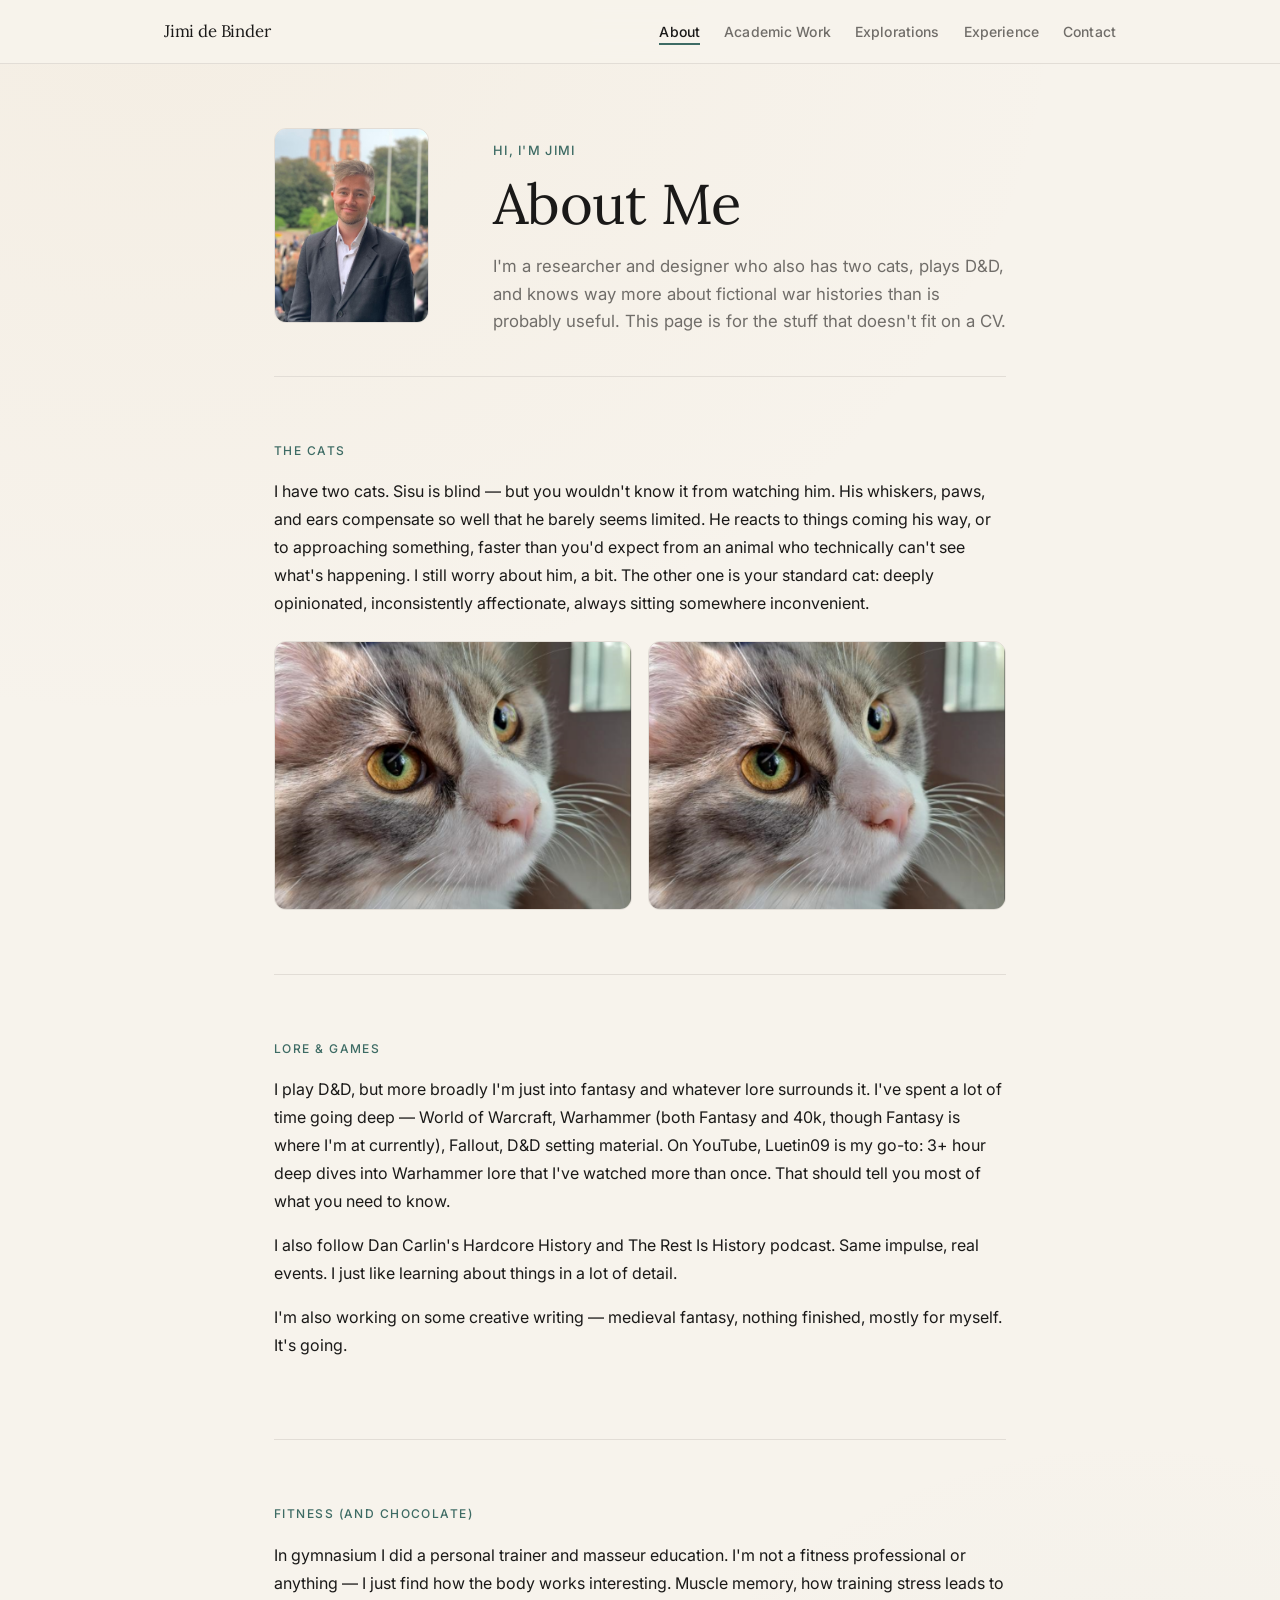
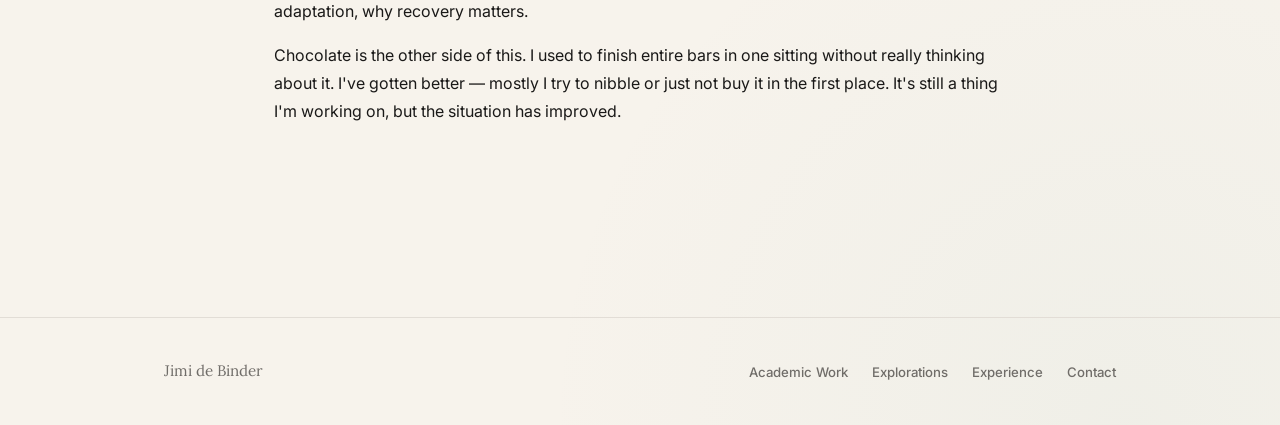
==== about.html @ 395dd1bd "Add PDF modal for coursework cards, improve card design, add cat photos" ====
<!DOCTYPE html>
<html lang="en">
<head>
  <meta charset="UTF-8">
  <meta name="viewport" content="width=device-width, initial-scale=1.0">
  <title>About — Jimi de Binder</title>
  <meta name="description" content="A bit about Jimi de Binder outside of the CV.">
  <link rel="preconnect" href="https://fonts.googleapis.com">
  <link rel="preconnect" href="https://fonts.gstatic.com" crossorigin>
  <link href="https://fonts.googleapis.com/css2?family=Lora:ital,wght@0,400;0,500;0,600;1,400;1,500&family=Inter:wght@300;400;500;600&display=swap" rel="stylesheet">
  <link rel="stylesheet" href="styles.css">
</head>
<body>

  <nav class="site-nav">
    <div class="nav-inner">
      <a href="index.html" class="nav-logo">Jimi de Binder</a>
      <button class="nav-toggle" aria-label="Toggle navigation" aria-expanded="false">
        <span></span><span></span><span></span>
      </button>
      <ul class="nav-links">
        <li><a href="about.html">About</a></li>
        <li><a href="academic.html">Academic Work</a></li>
        <li><a href="explorations.html">Explorations</a></li>
        <li><a href="experience.html">Experience</a></li>
        <li><a href="contact.html">Contact</a></li>
      </ul>
    </div>
  </nav>

  <main>
    <div class="container">

      <div class="about-hero">
        <img src="jimi.jpg" alt="Jimi de Binder" class="about-photo">
        <div class="about-hero-text">
          <span class="page-header-label">Hi, I'm Jimi</span>
          <h1>About Me</h1>
          <p class="lead">I'm a researcher and designer who also has two cats, plays D&amp;D, and knows way more about fictional war histories than is probably useful. This page is for the stuff that doesn't fit on a CV.</p>
        </div>
      </div>

      <section class="section reveal">
        <span class="section-label">The cats</span>
        <div class="about-section-text">
          <p>I have two cats. Sisu is blind — but you wouldn't know it from watching him. His whiskers, paws, and ears compensate so well that he barely seems limited. He reacts to things coming his way, or to approaching something, faster than you'd expect from an animal who technically can't see what's happening. I still worry about him, a bit. The other one is your standard cat: deeply opinionated, inconsistently affectionate, always sitting somewhere inconvenient.</p>
        </div>
        <div class="image-grid">
          <img src="Sisu.png" alt="Sisu">
          <img src="Sisu2.png" alt="The other cat">
        </div>
      </section>

      <section class="section reveal" style="transition-delay: 0.05s">
        <span class="section-label">Lore &amp; games</span>
        <div class="about-section-text">
          <p>I play D&amp;D, but more broadly I'm just into fantasy and whatever lore surrounds it. I've spent a lot of time going deep — World of Warcraft, Warhammer (both Fantasy and 40k, though Fantasy is where I'm at currently), Fallout, D&amp;D setting material. On YouTube, Luetin09 is my go-to: 3+ hour deep dives into Warhammer lore that I've watched more than once. That should tell you most of what you need to know.</p>
          <p>I also follow Dan Carlin's Hardcore History and The Rest Is History podcast. Same impulse, real events. I just like learning about things in a lot of detail.</p>
          <p>I'm also working on some creative writing — medieval fantasy, nothing finished, mostly for myself. It's going.</p>
        </div>
      </section>

      <section class="section reveal" style="transition-delay: 0.08s">
        <span class="section-label">Fitness (and chocolate)</span>
        <div class="about-section-text">
          <p>In gymnasium I did a personal trainer and masseur education. I'm not a fitness professional or anything — I just find how the body works interesting. Muscle memory, how training stress leads to adaptation, why recovery matters.</p>
          <p>Chocolate is the other side of this. I used to finish entire bars in one sitting without really thinking about it. I've gotten better — mostly I try to nibble or just not buy it in the first place. It's still a thing I'm working on, but the situation has improved.</p>
        </div>
      </section>

    </div>
  </main>

  <footer class="site-footer">
    <div class="footer-inner">
      <span class="footer-name">Jimi de Binder</span>
      <ul class="footer-links">
        <li><a href="academic.html">Academic Work</a></li>
        <li><a href="explorations.html">Explorations</a></li>
        <li><a href="experience.html">Experience</a></li>
        <li><a href="contact.html">Contact</a></li>
      </ul>
    </div>
  </footer>

  <script src="script.js"></script>
</body>
</html>
---- styles.css ----
@import url('https://fonts.googleapis.com/css2?family=Lora:ital,wght@0,400;0,500;0,600;1,400;1,500&family=Inter:wght@300;400;500;600&display=swap');

/* ===== CUSTOM PROPERTIES ===== */
:root {
  --color-bg: #F7F3EC;
  --color-surface: #FFFFFF;
  --color-text: #1A1918;
  --color-text-muted: #706D69;
  --color-accent: #3D6B64;
  --color-accent-dark: #2E5450;
  --color-accent-light: #E6F0EF;
  --color-border: #E2DDD6;
  --color-nav-bg: rgba(247, 243, 236, 0.96);

  --font-display: 'Lora', Georgia, serif;
  --font-body: 'Inter', system-ui, -apple-system, sans-serif;

  --space-xs: 0.5rem;
  --space-sm: 1rem;
  --space-md: 1.5rem;
  --space-lg: 2.5rem;
  --space-xl: 4rem;
  --space-2xl: 7rem;

  --max-width: 780px;
  --nav-height: 64px;

  --radius-sm: 6px;
  --radius-md: 12px;

  --transition-fast: 150ms ease;
  --transition-base: 250ms ease;
  --transition-slow: 450ms ease;

  --shadow-sm: 0 1px 3px rgba(26, 25, 24, 0.06), 0 1px 2px rgba(26, 25, 24, 0.04);
  --shadow-md: 0 4px 16px rgba(26, 25, 24, 0.09), 0 2px 4px rgba(26, 25, 24, 0.05);
}

/* ===== RESET ===== */
*, *::before, *::after {
  box-sizing: border-box;
  margin: 0;
  padding: 0;
}

html {
  scroll-behavior: smooth;
  font-size: 16px;
}

body {
  font-family: var(--font-body);
  background-color: var(--color-bg);
  background-image:
    radial-gradient(ellipse 110% 55% at 12% 0%, rgba(215, 185, 140, 0.09) 0%, transparent 65%),
    radial-gradient(ellipse 70% 45% at 88% 100%, rgba(140, 185, 175, 0.07) 0%, transparent 65%);
  color: var(--color-text);
  line-height: 1.7;
  -webkit-font-smoothing: antialiased;
  -moz-osx-font-smoothing: grayscale;
}

::selection {
  background: var(--color-accent-light);
  color: var(--color-accent-dark);
}

:focus-visible {
  outline: 2px solid var(--color-accent);
  outline-offset: 3px;
  border-radius: 3px;
}

/* ===== TYPOGRAPHY ===== */
h1, h2, h3, h4 {
  font-family: var(--font-display);
  font-weight: 400;
  line-height: 1.2;
  letter-spacing: -0.01em;
  text-rendering: optimizeLegibility;
}

h1 { font-size: clamp(2.2rem, 5.5vw, 3.5rem); }
h2 { font-size: clamp(1.5rem, 3vw, 2rem); }
h3 { font-size: clamp(1.1rem, 2vw, 1.4rem); }
h4 { font-size: 1.05rem; }

p {
  margin-bottom: var(--space-sm);
}

p:last-child {
  margin-bottom: 0;
}

a {
  color: var(--color-accent);
  text-decoration: none;
  transition: color var(--transition-fast);
}

a:hover {
  color: var(--color-accent-dark);
}

/* ===== LAYOUT ===== */
.container {
  max-width: var(--max-width);
  margin: 0 auto;
  padding: 0 var(--space-md);
}

main {
  padding-bottom: var(--space-2xl);
  min-height: calc(100vh - var(--nav-height) - 160px);
}

/* ===== NAVIGATION ===== */
.site-nav {
  position: sticky;
  top: 0;
  z-index: 100;
  background: var(--color-nav-bg);
  backdrop-filter: blur(14px);
  -webkit-backdrop-filter: blur(14px);
  border-bottom: 1px solid var(--color-border);
  height: var(--nav-height);
}

.nav-inner {
  display: flex;
  align-items: center;
  justify-content: space-between;
  height: 100%;
  max-width: 1000px;
  margin: 0 auto;
  padding: 0 var(--space-md);
}

.nav-logo {
  font-family: var(--font-display);
  font-size: 1.05rem;
  font-weight: 400;
  color: var(--color-text);
  letter-spacing: -0.01em;
  transition: color var(--transition-fast);
}

.nav-logo:hover {
  color: var(--color-accent);
}

.nav-links {
  display: flex;
  list-style: none;
  gap: var(--space-md);
}

.nav-links a {
  font-size: 0.875rem;
  font-weight: 500;
  color: var(--color-text-muted);
  letter-spacing: 0.01em;
  padding-bottom: 3px;
  border-bottom: 2px solid transparent;
  transition: color var(--transition-fast), border-color var(--transition-fast);
}

.nav-links a:hover {
  color: var(--color-text);
  border-bottom-color: var(--color-border);
}

.nav-links a.active {
  color: var(--color-text);
  border-bottom-color: var(--color-accent);
}

/* Mobile nav */
.nav-toggle {
  display: none;
  flex-direction: column;
  justify-content: center;
  background: none;
  border: none;
  cursor: pointer;
  padding: var(--space-xs);
  color: var(--color-text);
  gap: 5px;
}

.nav-toggle span {
  display: block;
  width: 22px;
  height: 2px;
  background: currentColor;
  border-radius: 2px;
  transition: transform var(--transition-base), opacity var(--transition-base);
}

.nav-toggle[aria-expanded="true"] span:nth-child(1) {
  transform: translateY(7px) rotate(45deg);
}

.nav-toggle[aria-expanded="true"] span:nth-child(2) {
  opacity: 0;
}

.nav-toggle[aria-expanded="true"] span:nth-child(3) {
  transform: translateY(-7px) rotate(-45deg);
}

@media (max-width: 640px) {
  .nav-toggle {
    display: flex;
  }

  .nav-links {
    display: none;
    position: absolute;
    top: var(--nav-height);
    left: 0;
    right: 0;
    background: var(--color-bg);
    border-bottom: 1px solid var(--color-border);
    flex-direction: column;
    padding: var(--space-sm) var(--space-md) var(--space-md);
    gap: var(--space-sm);
    box-shadow: 0 8px 24px rgba(26, 25, 24, 0.06);
  }

  .nav-links.open {
    display: flex;
  }

  .nav-links a {
    font-size: 1rem;
    padding: var(--space-xs) 0;
  }
}

/* ===== HERO (landing page) ===== */
.hero {
  display: flex;
  align-items: flex-start;
  gap: var(--space-xl);
  padding: var(--space-2xl) 0 var(--space-xl);
  animation: fadeUp 0.7s ease forwards;
}

.hero-photo-wrap {
  flex-shrink: 0;
  position: relative;
}

.hero-photo {
  width: 132px;
  height: 132px;
  border-radius: 50%;
  object-fit: cover;
  object-position: center top;
  display: block;
  border: 3px solid var(--color-border);
  box-shadow: var(--shadow-sm);
  margin-top: 0.5rem;
  transform: scale(1);
  transition: transform 1.5s ease-out;
}

.hero-photo-wrap:hover .hero-photo {
  transform: scale(1.175);
  transition: transform 0.3s ease-out;
}

.hero-photo-caption {
  position: absolute;
  top: calc(100% + 0.5rem);
  left: 50%;
  transform: translateX(-50%);
  width: 180px;
  text-align: center;
  font-size: 0.7rem;
  line-height: 1.45;
  color: var(--color-text-muted);
  opacity: 0;
  pointer-events: none;
  transition: opacity 1.5s ease-out;
}

.hero-photo-wrap:hover .hero-photo-caption {
  opacity: 1;
  transition: opacity 0.3s ease-out;
}

@media (hover: none) {
  .hero-photo-caption { display: none; }
}

@keyframes textPulse {
  0%   { transform: scale(1); opacity: 1; }
  35%  { transform: scale(1.015); opacity: 0.78; }
  100% { transform: scale(1); opacity: 1; }
}

.hero-photo-wrap:hover + .hero-text .hero-label,
.hero-photo-wrap:hover + .hero-text h1 {
  animation: textPulse 0.55s ease-out forwards;
}

.hero-text {
  flex: 1;
}

@media (max-width: 520px) {
  .hero {
    flex-direction: column;
    gap: var(--space-md);
  }

  .hero-photo {
    width: 90px;
    height: 90px;
    margin-top: 0;
  }

  .hero-photo-caption {
    width: 130px;
  }
}

@keyframes fadeUp {
  from { opacity: 0; transform: translateY(14px); }
  to   { opacity: 1; transform: translateY(0); }
}

.hero-label {
  display: inline-block;
  font-size: 0.8rem;
  font-weight: 500;
  letter-spacing: 0.1em;
  text-transform: uppercase;
  color: var(--color-accent);
  margin-bottom: var(--space-sm);
}

.hero h1 {
  margin-bottom: var(--space-sm);
}

.hero-subtitle {
  font-size: clamp(0.975rem, 2vw, 1.1rem);
  color: var(--color-text-muted);
  max-width: 560px;
  line-height: 1.65;
  margin-bottom: 0;
}

/* ===== PAGE HEADER ===== */
.page-header {
  padding: var(--space-xl) 0 var(--space-lg);
  border-bottom: 1px solid var(--color-border);
  margin-bottom: var(--space-xl);
  animation: fadeUp 0.7s ease forwards;
}

.page-header-label {
  display: inline-block;
  font-size: 0.8rem;
  font-weight: 500;
  letter-spacing: 0.1em;
  text-transform: uppercase;
  color: var(--color-accent);
  margin-bottom: var(--space-xs);
}

.page-header h1 {
  margin-bottom: var(--space-xs);
}

.page-header .lead {
  color: var(--color-text-muted);
  font-size: 1.05rem;
  max-width: 560px;
  line-height: 1.65;
  margin: 0;
}

/* ===== SECTIONS ===== */
.section {
  padding: var(--space-xl) 0;
}

.section + .section {
  border-top: 1px solid var(--color-border);
}

.section-label {
  display: block;
  font-size: 0.75rem;
  font-weight: 500;
  letter-spacing: 0.12em;
  text-transform: uppercase;
  color: var(--color-accent);
  margin-bottom: var(--space-sm);
}

/* ===== SCROLL REVEAL ===== */
.reveal {
  opacity: 0;
  transform: translateY(18px);
  transition: opacity var(--transition-slow), transform var(--transition-slow);
}

.reveal.visible {
  opacity: 1;
  transform: translateY(0);
}

/* ===== LANDING PAGE SECTION CARDS ===== */
.section-cards {
  display: grid;
  grid-template-columns: repeat(auto-fit, minmax(200px, 1fr));
  gap: var(--space-sm);
  margin-top: var(--space-sm);
}

.section-card {
  display: block;
  background: var(--color-surface);
  border: 1px solid var(--color-border);
  border-radius: var(--radius-md);
  padding: var(--space-md) var(--space-md) var(--space-md);
  color: var(--color-text);
  transition: box-shadow var(--transition-base), transform var(--transition-base), border-color var(--transition-base);
}

.section-card:hover {
  box-shadow: var(--shadow-md);
  transform: translateY(-2px);
  border-color: var(--color-accent);
  color: var(--color-text);
}

.section-card-label {
  font-size: 0.72rem;
  font-weight: 500;
  letter-spacing: 0.1em;
  text-transform: uppercase;
  color: var(--color-accent);
  margin-bottom: 0.35em;
}

.section-card h3 {
  font-size: 1.05rem;
  margin-bottom: 0.5rem;
  color: var(--color-text);
}

.section-card p {
  font-size: 0.875rem;
  color: var(--color-text-muted);
  line-height: 1.55;
  margin: 0;
}

/* ===== ABOUT PAGE ===== */
.about-hero {
  display: flex;
  gap: var(--space-xl);
  align-items: flex-start;
  padding: var(--space-xl) 0 var(--space-lg);
  border-bottom: 1px solid var(--color-border);
  animation: fadeUp 0.7s ease forwards;
}

.about-photo {
  width: 155px;
  height: 195px;
  object-fit: cover;
  object-position: center top;
  border-radius: var(--radius-md);
  flex-shrink: 0;
  border: 1px solid var(--color-border);
}

.about-hero-text {
  padding-top: var(--space-xs);
}

.about-hero-text h1 {
  margin-bottom: var(--space-sm);
}

.about-hero-text .lead {
  font-size: 1.05rem;
  color: var(--color-text-muted);
  line-height: 1.65;
  margin: 0;
}

@media (max-width: 520px) {
  .about-hero {
    flex-direction: column;
    gap: var(--space-md);
  }

  .about-photo {
    width: 120px;
    height: 150px;
  }
}

.about-section-text {
  font-size: 1rem;
  line-height: 1.75;
}

.about-section-text p {
  margin-bottom: var(--space-sm);
}

/* Image grid for about page */
.image-grid {
  display: grid;
  grid-template-columns: repeat(2, 1fr);
  gap: var(--space-sm);
  margin-top: var(--space-md);
}

.image-grid img {
  width: 100%;
  aspect-ratio: 4 / 3;
  object-fit: cover;
  border-radius: var(--radius-md);
  border: 1px solid var(--color-border);
  display: block;
}

.image-placeholder {
  aspect-ratio: 4 / 3;
  background: var(--color-accent-light);
  border: 1px dashed var(--color-border);
  border-radius: var(--radius-md);
  display: flex;
  align-items: center;
  justify-content: center;
  color: var(--color-text-muted);
  font-size: 0.8rem;
  font-style: italic;
}

/* ===== THESIS CARDS ===== */
.thesis-list {
  display: flex;
  flex-direction: column;
  gap: var(--space-lg);
}

.thesis-card {
  background: var(--color-surface);
  border: 1px solid var(--color-border);
  border-radius: var(--radius-md);
  padding: var(--space-lg);
  transition: box-shadow var(--transition-base), transform var(--transition-base);
}

.thesis-card:hover {
  box-shadow: var(--shadow-md);
  transform: translateY(-2px);
}

.thesis-tags {
  display: flex;
  gap: 0.5rem;
  flex-wrap: wrap;
  margin-bottom: var(--space-md);
}

.tag {
  display: inline-flex;
  align-items: center;
  font-size: 0.72rem;
  font-weight: 500;
  letter-spacing: 0.04em;
  padding: 0.22em 0.75em;
  border-radius: 100px;
  background: var(--color-accent-light);
  color: var(--color-accent-dark);
}

.thesis-card h3 {
  margin-bottom: 0.35rem;
  line-height: 1.3;
}

.thesis-institution {
  font-size: 0.875rem;
  color: var(--color-text-muted);
  margin-bottom: var(--space-md);
}

.thesis-description {
  font-size: 0.975rem;
  line-height: 1.72;
}

.thesis-description p {
  margin-bottom: var(--space-sm);
}

.thesis-highlights {
  margin-top: var(--space-md);
  padding-top: var(--space-md);
  border-top: 1px solid var(--color-border);
}

.thesis-highlights-label {
  font-size: 0.75rem;
  font-weight: 500;
  letter-spacing: 0.1em;
  text-transform: uppercase;
  color: var(--color-text-muted);
  margin-bottom: var(--space-xs);
}

.highlights-list {
  list-style: none;
  display: flex;
  flex-direction: column;
  gap: 0.45rem;
  margin: 0;
}

.highlights-list li {
  font-size: 0.9rem;
  padding-left: 1.3em;
  position: relative;
  line-height: 1.55;
}

.highlights-list li::before {
  content: '→';
  position: absolute;
  left: 0;
  color: var(--color-accent);
  font-size: 0.8em;
  top: 0.15em;
}

/* ===== ASSIGNMENT CARDS ===== */
.assignment-row {
  display: grid;
  grid-template-columns: repeat(3, 1fr);
  gap: var(--space-sm);
  margin-top: var(--space-lg);
}

@media (max-width: 580px) {
  .assignment-row {
    grid-template-columns: 1fr;
  }
}

.assignment-card {
  -webkit-appearance: none;
  appearance: none;
  display: flex;
  flex-direction: column;
  width: 100%;
  text-align: left;
  font-family: inherit;
  background: var(--color-bg);
  border: 1px solid var(--color-border);
  border-radius: var(--radius-sm);
  overflow: hidden;
  cursor: pointer;
  transition: border-color 0.2s ease, box-shadow 0.2s ease, transform 0.2s ease;
}

.assignment-card:hover {
  border-color: var(--color-accent);
  box-shadow: 0 4px 20px rgba(61, 107, 100, 0.1);
  transform: translateY(-2px);
}

.assignment-card:focus-visible {
  outline: 2px solid var(--color-accent);
  outline-offset: 2px;
}

.assignment-card-body {
  flex: 1;
  padding: var(--space-md);
}

.assignment-tag {
  display: inline-block;
  font-family: var(--font-body);
  font-size: 0.68rem;
  font-weight: 500;
  letter-spacing: 0.06em;
  text-transform: uppercase;
  color: var(--color-text-muted);
  margin-bottom: 0.5rem;
}

.assignment-card h4 {
  font-family: var(--font-display);
  font-size: 1.05rem;
  font-weight: 500;
  color: var(--color-text);
  margin: 0 0 0.5rem;
  line-height: 1.3;
}

.assignment-preview {
  font-size: 0.825rem;
  color: var(--color-text-muted);
  line-height: 1.6;
  margin: 0;
}

.assignment-card-footer {
  display: flex;
  align-items: center;
  gap: 0.4rem;
  padding: 0.65rem var(--space-md);
  border-top: 1px solid var(--color-border);
  font-family: var(--font-body);
  font-size: 0.775rem;
  font-weight: 500;
  color: var(--color-text-muted);
  transition: color 0.2s ease, background 0.2s ease;
}

.assignment-card-footer svg {
  width: 13px;
  height: 13px;
  flex-shrink: 0;
}

.assignment-card:hover .assignment-card-footer {
  color: var(--color-accent);
  background: var(--color-accent-light);
}

/* ===== DOCUMENT MODAL ===== */

.doc-modal {
  width: min(92vw, 960px);
  height: min(90vh, 820px);
  border: none;
  border-radius: var(--radius-sm);
  padding: 0;
  box-shadow: 0 32px 80px rgba(0, 0, 0, 0.22);
  background: #fff;
  display: flex;
  flex-direction: column;
  overflow: hidden;
}

.doc-modal::backdrop {
  background: rgba(20, 18, 15, 0.55);
  backdrop-filter: blur(3px);
}

.doc-modal-header {
  display: flex;
  align-items: center;
  justify-content: space-between;
  padding: 0.75rem 1rem;
  border-bottom: 1px solid var(--color-border);
  flex-shrink: 0;
}

.doc-modal-title {
  font-family: var(--font-body);
  font-size: 0.8rem;
  font-weight: 500;
  color: var(--color-text-muted);
  margin: 0;
  overflow: hidden;
  text-overflow: ellipsis;
  white-space: nowrap;
}

.doc-modal-close {
  -webkit-appearance: none;
  appearance: none;
  background: none;
  border: none;
  padding: 0.25rem;
  cursor: pointer;
  color: var(--color-text-muted);
  display: flex;
  align-items: center;
  justify-content: center;
  border-radius: 4px;
  transition: color 0.15s ease, background 0.15s ease;
  flex-shrink: 0;
}

.doc-modal-close:hover {
  color: var(--color-text);
  background: var(--color-border);
}

.doc-modal-close svg {
  width: 18px;
  height: 18px;
}

.doc-modal-frame {
  flex: 1;
  width: 100%;
  border: none;
  display: block;
}

@media (prefers-reduced-motion: reduce) {
  .assignment-card {
    transition: border-color 0.2s ease;
  }
  .assignment-card:hover {
    transform: none;
  }
}

/* ===== EXPERIENCE ===== */
.experience-list {
  display: flex;
  flex-direction: column;
}

.experience-item {
  padding: var(--space-lg) 0;
  border-bottom: 1px solid var(--color-border);
}

.experience-item:last-child {
  border-bottom: none;
}

.experience-header {
  display: flex;
  justify-content: space-between;
  align-items: baseline;
  flex-wrap: wrap;
  gap: var(--space-xs);
  margin-bottom: 0.3rem;
}

.experience-role {
  font-family: var(--font-display);
  font-size: 1.25rem;
  font-weight: 400;
}

.experience-period {
  font-size: 0.825rem;
  color: var(--color-text-muted);
  font-weight: 500;
  white-space: nowrap;
  font-variant-numeric: tabular-nums;
}

.experience-org {
  font-size: 0.875rem;
  color: var(--color-accent);
  font-weight: 500;
  margin-bottom: var(--space-sm);
}

.experience-description {
  font-size: 0.975rem;
  line-height: 1.72;
}

.experience-description p {
  margin-bottom: var(--space-xs);
}

/* ===== EXPLORATIONS ===== */
.exploration-card {
  background: var(--color-surface);
  border: 1px solid var(--color-border);
  border-radius: var(--radius-md);
  padding: var(--space-lg);
  position: relative;
  overflow: hidden;
}

.exploration-card::after {
  content: '';
  position: absolute;
  top: 0;
  left: 0;
  right: 0;
  height: 2px;
  background: linear-gradient(90deg, var(--color-accent) 0%, transparent 100%);
}

.exploration-status {
  display: inline-flex;
  align-items: center;
  gap: 0.45em;
  font-size: 0.75rem;
  font-weight: 500;
  letter-spacing: 0.08em;
  text-transform: uppercase;
  color: var(--color-text-muted);
  margin-bottom: var(--space-sm);
}

.status-dot {
  display: inline-block;
  width: 6px;
  height: 6px;
  border-radius: 50%;
  background: var(--color-accent);
  animation: pulse 2.2s ease-in-out infinite;
}

@keyframes pulse {
  0%, 100% { opacity: 1; transform: scale(1); }
  50% { opacity: 0.35; transform: scale(0.85); }
}

.exploration-card h3 {
  margin-bottom: 0.5rem;
}

.exploration-card .card-body {
  font-size: 0.975rem;
  color: var(--color-text-muted);
  line-height: 1.72;
}

.exploration-list {
  display: flex;
  flex-direction: column;
  gap: var(--space-sm);
  margin-bottom: var(--space-md);
}

.exploration-card.card-tinted {
  background: var(--color-accent-light);
}

.placeholder-note {
  margin-top: var(--space-lg);
  padding: var(--space-md) var(--space-lg);
  border: 1px dashed var(--color-border);
  border-radius: var(--radius-md);
  text-align: center;
}

.placeholder-note p {
  font-size: 0.9rem;
  color: var(--color-text-muted);
  font-style: italic;
  margin: 0;
}

/* ===== CONTACT ===== */
.contact-intro {
  font-size: 1.05rem;
  color: var(--color-text-muted);
  max-width: 480px;
  line-height: 1.7;
  margin-bottom: var(--space-xl);
}

.contact-links {
  display: flex;
  flex-direction: column;
  gap: var(--space-sm);
  max-width: 480px;
}

.contact-link {
  display: flex;
  align-items: center;
  gap: var(--space-md);
  padding: var(--space-md);
  background: var(--color-surface);
  border: 1px solid var(--color-border);
  border-radius: var(--radius-md);
  color: var(--color-text);
  transition: box-shadow var(--transition-base), transform var(--transition-base), border-color var(--transition-base);
}

.contact-link:hover {
  box-shadow: var(--shadow-md);
  transform: translateY(-2px);
  border-color: var(--color-accent);
  color: var(--color-text);
}

.contact-icon {
  width: 42px;
  height: 42px;
  background: var(--color-accent-light);
  border-radius: var(--radius-sm);
  display: flex;
  align-items: center;
  justify-content: center;
  flex-shrink: 0;
  color: var(--color-accent);
}

.contact-icon svg {
  width: 18px;
  height: 18px;
}

.contact-link-text {
  display: flex;
  flex-direction: column;
  gap: 0.15em;
}

.contact-link-label {
  font-size: 0.72rem;
  font-weight: 500;
  letter-spacing: 0.1em;
  text-transform: uppercase;
  color: var(--color-text-muted);
}

.contact-link-value {
  font-size: 0.975rem;
  color: var(--color-text);
  font-weight: 500;
}

/* ===== FOOTER ===== */
.site-footer {
  padding: var(--space-lg) 0;
  border-top: 1px solid var(--color-border);
}

.footer-inner {
  display: flex;
  justify-content: space-between;
  align-items: center;
  flex-wrap: wrap;
  gap: var(--space-sm);
  max-width: 1000px;
  margin: 0 auto;
  padding: 0 var(--space-md);
}

.footer-name {
  font-family: var(--font-display);
  font-size: 0.95rem;
  color: var(--color-text-muted);
}

.footer-links {
  display: flex;
  gap: var(--space-md);
  list-style: none;
  flex-wrap: wrap;
}

.footer-links a {
  font-size: 0.825rem;
  color: var(--color-text-muted);
  font-weight: 500;
  transition: color var(--transition-fast);
}

.footer-links a:hover {
  color: var(--color-accent);
}

/* ===== REDUCED MOTION ===== */
@media (prefers-reduced-motion: reduce) {
  html { scroll-behavior: auto; }

  *, *::before, *::after {
    animation-duration: 0.01ms !important;
    animation-iteration-count: 1 !important;
    transition-duration: 0.01ms !important;
  }

  .reveal {
    opacity: 1;
    transform: none;
  }

  .thesis-card:hover,
  .section-card:hover,
  .contact-link:hover {
    transform: none;
  }
}
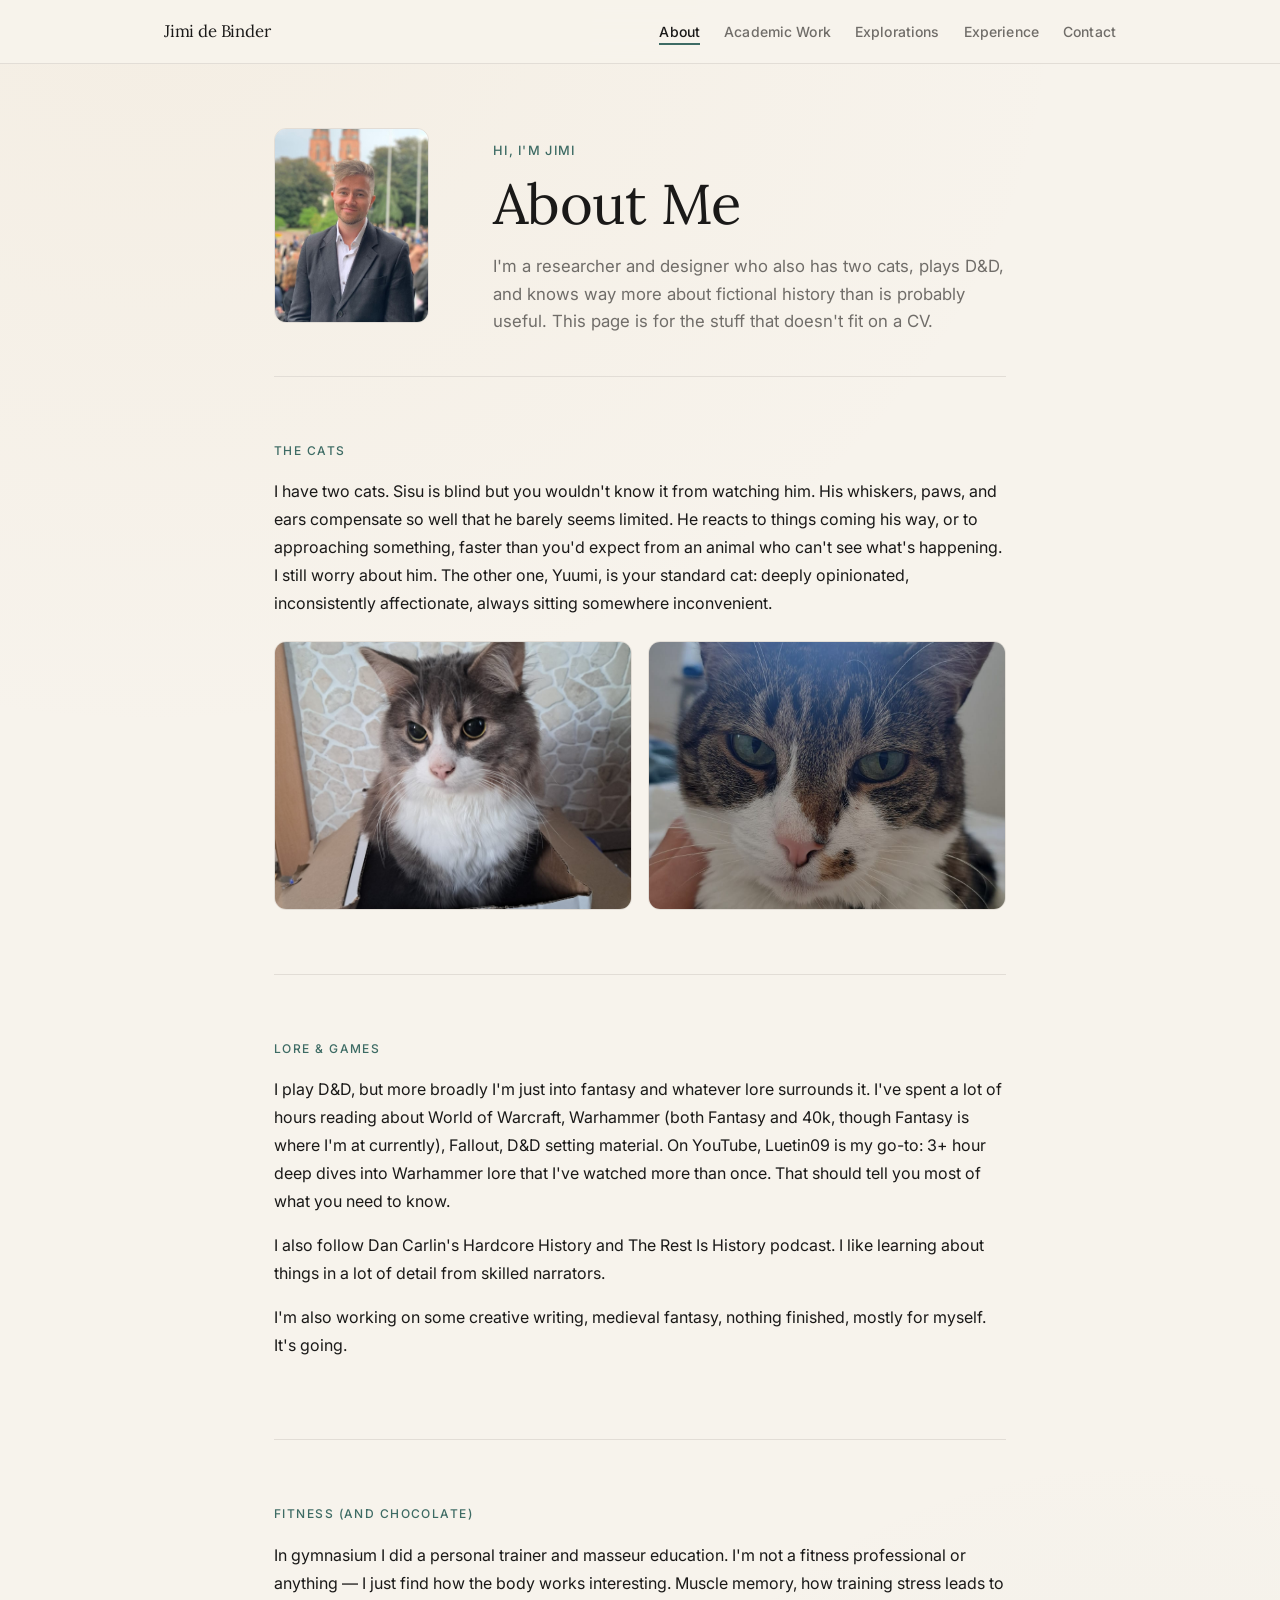
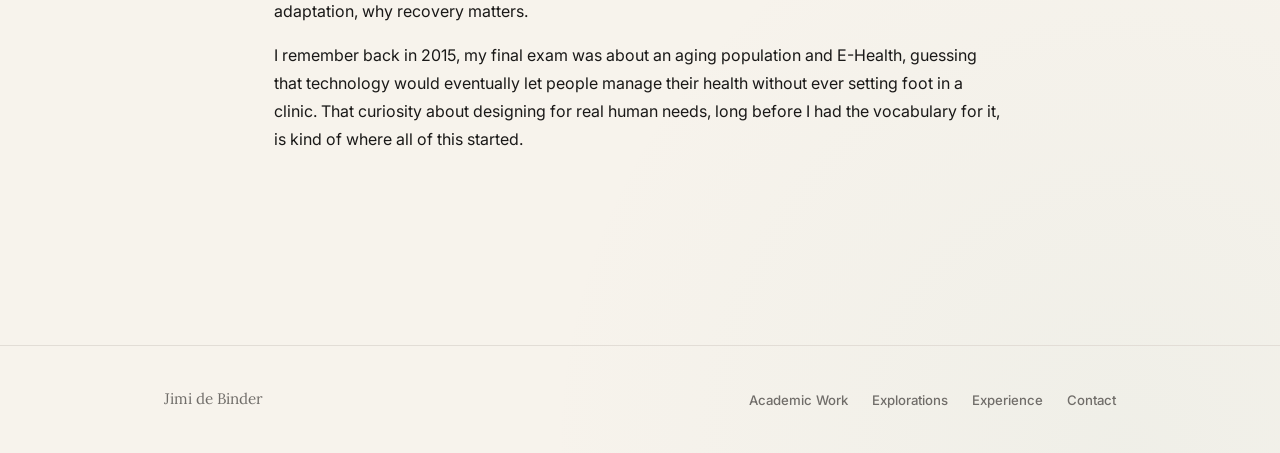
==== commit e89380d2: "Update about page content, swap cat images to jpeg, add documents folder" ====
--- a/about.html
+++ b/about.html
@@ -36,36 +36,50 @@
         <div class="about-hero-text">
           <span class="page-header-label">Hi, I'm Jimi</span>
           <h1>About Me</h1>
-          <p class="lead">I'm a researcher and designer who also has two cats, plays D&amp;D, and knows way more about fictional war histories than is probably useful. This page is for the stuff that doesn't fit on a CV.</p>
+          <p class="lead">I'm a researcher and designer who also has two cats, plays D&amp;D, and knows way more about fictional history than is probably useful. This page is for the stuff that doesn't fit on a CV.</p>
         </div>
       </div>
 
       <section class="section reveal">
         <span class="section-label">The cats</span>
         <div class="about-section-text">
-          <p>I have two cats. Sisu is blind — but you wouldn't know it from watching him. His whiskers, paws, and ears compensate so well that he barely seems limited. He reacts to things coming his way, or to approaching something, faster than you'd expect from an animal who technically can't see what's happening. I still worry about him, a bit. The other one is your standard cat: deeply opinionated, inconsistently affectionate, always sitting somewhere inconvenient.</p>
+          <p>I have two cats. Sisu is blind but you wouldn't know it from watching him. 
+            His whiskers, paws, and ears compensate so well that he barely seems limited. 
+            He reacts to things coming his way, or to approaching something, faster than you'd expect from an animal who can't see what's happening. 
+            I still worry about him. 
+            The other one, Yuumi, is your standard cat: deeply opinionated, inconsistently affectionate, always sitting somewhere inconvenient.</p>
         </div>
         <div class="image-grid">
-          <img src="Sisu.png" alt="Sisu">
-          <img src="Sisu2.png" alt="The other cat">
+          <img src="Sisu.jpeg" alt="Sisu">
+          <img src="Sisu2.jpeg" alt="Yuumi">
         </div>
       </section>
 
       <section class="section reveal" style="transition-delay: 0.05s">
         <span class="section-label">Lore &amp; games</span>
         <div class="about-section-text">
-          <p>I play D&amp;D, but more broadly I'm just into fantasy and whatever lore surrounds it. I've spent a lot of time going deep — World of Warcraft, Warhammer (both Fantasy and 40k, though Fantasy is where I'm at currently), Fallout, D&amp;D setting material. On YouTube, Luetin09 is my go-to: 3+ hour deep dives into Warhammer lore that I've watched more than once. That should tell you most of what you need to know.</p>
-          <p>I also follow Dan Carlin's Hardcore History and The Rest Is History podcast. Same impulse, real events. I just like learning about things in a lot of detail.</p>
-          <p>I'm also working on some creative writing — medieval fantasy, nothing finished, mostly for myself. It's going.</p>
+          <p>I play D&amp;D, but more broadly I'm just into fantasy and whatever lore surrounds it. 
+            I've spent a lot of hours reading about World of Warcraft, 
+            Warhammer (both Fantasy and 40k, though Fantasy is where I'm at currently), 
+            Fallout, D&amp;D setting material. 
+            On YouTube, Luetin09 is my go-to: 3+ hour deep dives into Warhammer lore that I've watched more than once. 
+            That should tell you most of what you need to know.</p>
+          <p>I also follow Dan Carlin's Hardcore History and The Rest Is History podcast. 
+             I like learning about things in a lot of detail from skilled narrators.</p>
+          <p>I'm also working on some creative writing, medieval fantasy, nothing finished, mostly for myself. It's going.</p>
         </div>
       </section>
 
       <section class="section reveal" style="transition-delay: 0.08s">
         <span class="section-label">Fitness (and chocolate)</span>
         <div class="about-section-text">
-          <p>In gymnasium I did a personal trainer and masseur education. I'm not a fitness professional or anything — I just find how the body works interesting. Muscle memory, how training stress leads to adaptation, why recovery matters.</p>
-          <p>Chocolate is the other side of this. I used to finish entire bars in one sitting without really thinking about it. I've gotten better — mostly I try to nibble or just not buy it in the first place. It's still a thing I'm working on, but the situation has improved.</p>
-        </div>
+          <p>In gymnasium I did a personal trainer and masseur education. 
+            I'm not a fitness professional or anything — I just find how the body works interesting. 
+            Muscle memory, how training stress leads to adaptation, why recovery matters.</p>
+            <p>I remember back in 2015, my final exam was about an aging population and E-Health, 
+              guessing that technology would eventually let people manage their health without ever setting foot in a clinic. 
+              That curiosity about designing for real human needs, long before I had the vocabulary for it, is kind of where all of this started. </p>
+          </div>
       </section>
 
     </div>
--- a/styles.css
+++ b/styles.css
@@ -662,18 +662,10 @@
 }
 
 .assignment-card {
-  -webkit-appearance: none;
-  appearance: none;
-  display: flex;
-  flex-direction: column;
-  width: 100%;
-  text-align: left;
-  font-family: inherit;
   background: var(--color-bg);
   border: 1px solid var(--color-border);
   border-radius: var(--radius-sm);
   overflow: hidden;
-  cursor: pointer;
   transition: border-color 0.2s ease, box-shadow 0.2s ease, transform 0.2s ease;
 }
 
@@ -683,14 +675,34 @@
   transform: translateY(-2px);
 }
 
-.assignment-card:focus-visible {
+.assignment-card.is-expanded {
+  border-color: var(--color-accent);
+  transform: none;
+}
+
+.assignment-header {
+  display: flex;
+  align-items: flex-start;
+  justify-content: space-between;
+  gap: var(--space-sm);
+  width: 100%;
+  background: none;
+  border: none;
+  padding: var(--space-md);
+  cursor: pointer;
+  text-align: left;
+  font-family: inherit;
+  color: inherit;
+}
+
+.assignment-header:focus-visible {
   outline: 2px solid var(--color-accent);
-  outline-offset: 2px;
-}
-
-.assignment-card-body {
+  outline-offset: -2px;
+}
+
+.assignment-header-text {
   flex: 1;
-  padding: var(--space-md);
+  min-width: 0;
 }
 
 .assignment-tag {
@@ -704,7 +716,7 @@
   margin-bottom: 0.5rem;
 }
 
-.assignment-card h4 {
+.assignment-header h4 {
   font-family: var(--font-display);
   font-size: 1.05rem;
   font-weight: 500;
@@ -720,101 +732,52 @@
   margin: 0;
 }
 
-.assignment-card-footer {
-  display: flex;
-  align-items: center;
-  gap: 0.4rem;
-  padding: 0.65rem var(--space-md);
-  border-top: 1px solid var(--color-border);
-  font-family: var(--font-body);
-  font-size: 0.775rem;
-  font-weight: 500;
-  color: var(--color-text-muted);
-  transition: color 0.2s ease, background 0.2s ease;
-}
-
-.assignment-card-footer svg {
-  width: 13px;
-  height: 13px;
+.assignment-chevron {
   flex-shrink: 0;
-}
-
-.assignment-card:hover .assignment-card-footer {
-  color: var(--color-accent);
-  background: var(--color-accent-light);
-}
-
-/* ===== DOCUMENT MODAL ===== */
-
-.doc-modal {
-  width: min(92vw, 960px);
-  height: min(90vh, 820px);
-  border: none;
-  border-radius: var(--radius-sm);
-  padding: 0;
-  box-shadow: 0 32px 80px rgba(0, 0, 0, 0.22);
-  background: #fff;
-  display: flex;
-  flex-direction: column;
-  overflow: hidden;
-}
-
-.doc-modal::backdrop {
-  background: rgba(20, 18, 15, 0.55);
-  backdrop-filter: blur(3px);
-}
-
-.doc-modal-header {
-  display: flex;
-  align-items: center;
-  justify-content: space-between;
-  padding: 0.75rem 1rem;
-  border-bottom: 1px solid var(--color-border);
-  flex-shrink: 0;
-}
-
-.doc-modal-title {
-  font-family: var(--font-body);
-  font-size: 0.8rem;
-  font-weight: 500;
-  color: var(--color-text-muted);
-  margin: 0;
-  overflow: hidden;
-  text-overflow: ellipsis;
-  white-space: nowrap;
-}
-
-.doc-modal-close {
-  -webkit-appearance: none;
-  appearance: none;
-  background: none;
-  border: none;
-  padding: 0.25rem;
-  cursor: pointer;
-  color: var(--color-text-muted);
+  width: 18px;
+  height: 18px;
   display: flex;
   align-items: center;
   justify-content: center;
-  border-radius: 4px;
-  transition: color 0.15s ease, background 0.15s ease;
-  flex-shrink: 0;
-}
-
-.doc-modal-close:hover {
-  color: var(--color-text);
-  background: var(--color-border);
-}
-
-.doc-modal-close svg {
-  width: 18px;
-  height: 18px;
-}
-
-.doc-modal-frame {
-  flex: 1;
-  width: 100%;
-  border: none;
-  display: block;
+  color: var(--color-text-muted);
+  transition: transform 0.3s ease, color 0.2s ease;
+  margin-top: 3px;
+}
+
+.assignment-chevron svg {
+  width: 14px;
+  height: 14px;
+}
+
+.assignment-card.is-expanded .assignment-chevron {
+  transform: rotate(180deg);
+  color: var(--color-accent);
+}
+
+.assignment-body {
+  display: grid;
+  grid-template-rows: 0fr;
+  transition: grid-template-rows 0.35s ease;
+}
+
+.assignment-card.is-expanded .assignment-body {
+  grid-template-rows: 1fr;
+}
+
+.assignment-body-inner {
+  overflow: hidden;
+}
+
+.assignment-body-content {
+  padding: 0 var(--space-md) var(--space-md);
+  border-top: 1px solid var(--color-border);
+}
+
+.assignment-body-content p {
+  font-size: 0.875rem;
+  line-height: 1.75;
+  color: var(--color-text);
+  margin: var(--space-sm) 0 0;
 }
 
 @media (prefers-reduced-motion: reduce) {
@@ -823,6 +786,10 @@
   }
   .assignment-card:hover {
     transform: none;
+  }
+  .assignment-body,
+  .assignment-chevron {
+    transition: none;
   }
 }
 
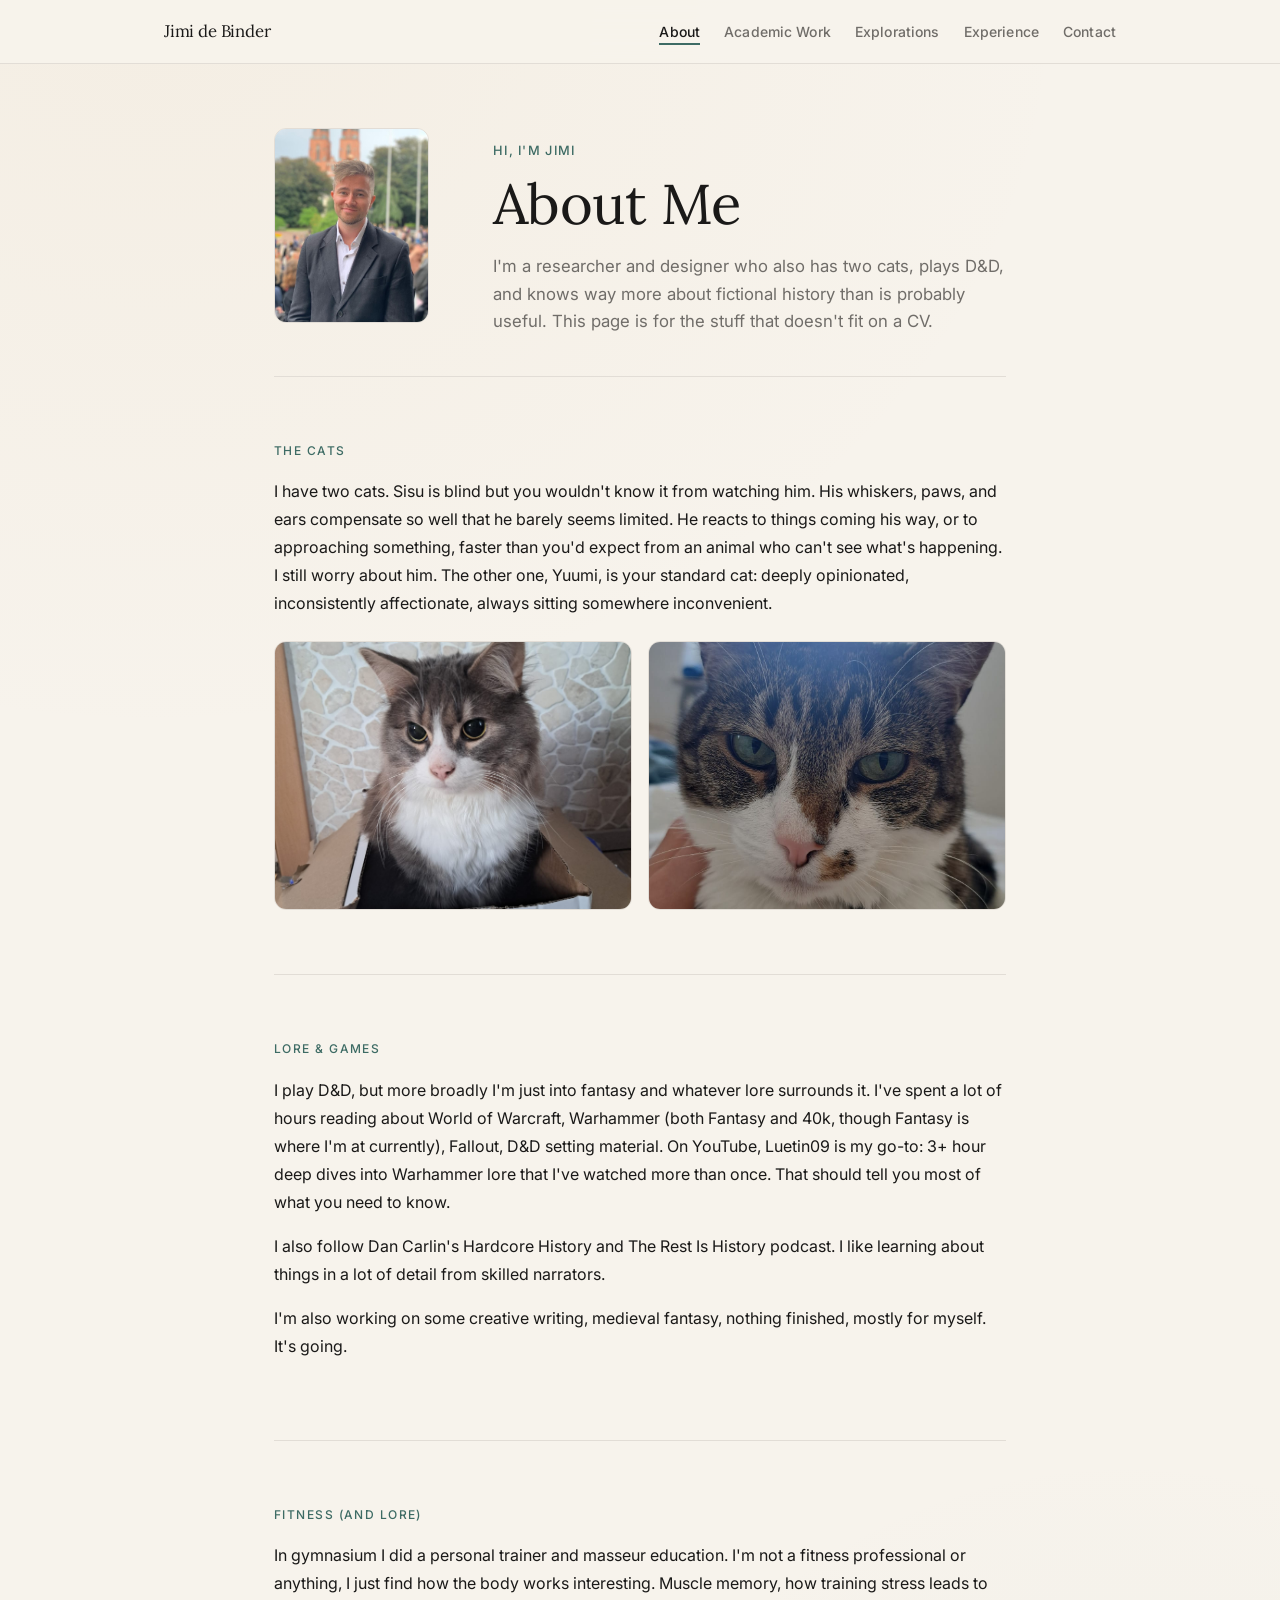
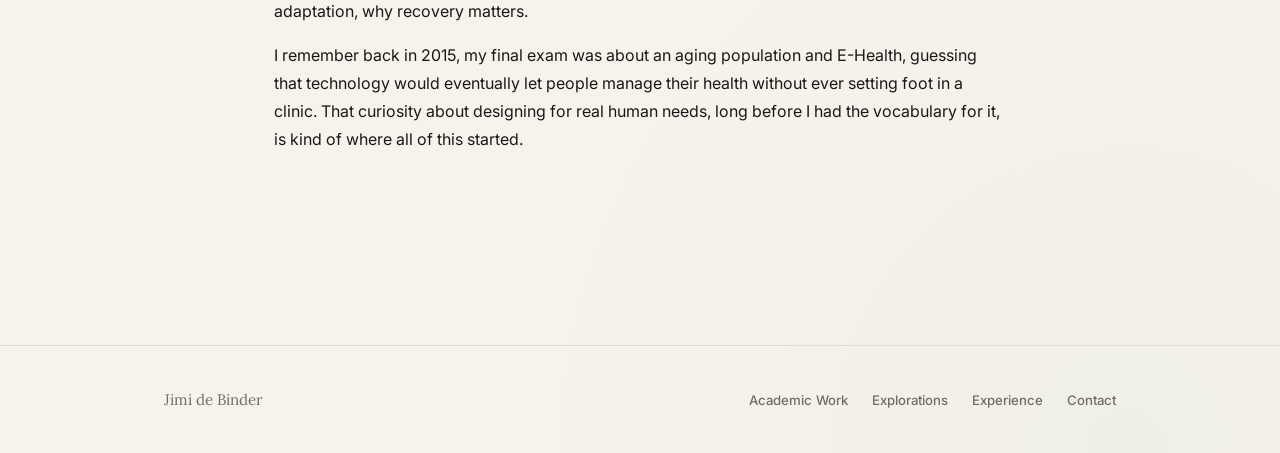
==== commit 9877261e: "Fix exploration card expand, inline toggle button, update PDF filenames" ====
--- a/about.html
+++ b/about.html
@@ -50,8 +50,12 @@
             The other one, Yuumi, is your standard cat: deeply opinionated, inconsistently affectionate, always sitting somewhere inconvenient.</p>
         </div>
         <div class="image-grid">
-          <img src="Sisu.jpeg" alt="Sisu">
-          <img src="Sisu2.jpeg" alt="Yuumi">
+          <div class="image-grid-cell">
+            <img src="Sisu.jpeg" alt="Sisu">
+          </div>
+          <div class="image-grid-cell">
+            <img src="Sisu2.jpeg" alt="Yuumi">
+          </div>
         </div>
       </section>
 
@@ -71,10 +75,10 @@
       </section>
 
       <section class="section reveal" style="transition-delay: 0.08s">
-        <span class="section-label">Fitness (and chocolate)</span>
+        <span class="section-label">Fitness (and lore)</span>
         <div class="about-section-text">
           <p>In gymnasium I did a personal trainer and masseur education. 
-            I'm not a fitness professional or anything — I just find how the body works interesting. 
+            I'm not a fitness professional or anything, I just find how the body works interesting. 
             Muscle memory, how training stress leads to adaptation, why recovery matters.</p>
             <p>I remember back in 2015, my final exam was about an aging population and E-Health, 
               guessing that technology would eventually let people manage their health without ever setting foot in a clinic. 
--- a/styles.css
+++ b/styles.css
@@ -527,13 +527,30 @@
   margin-top: var(--space-md);
 }
 
+.image-grid-cell {
+  overflow: hidden;
+  border-radius: var(--radius-md);
+  border: 1px solid var(--color-border);
+}
+
 .image-grid img {
   width: 100%;
   aspect-ratio: 4 / 3;
   object-fit: cover;
-  border-radius: var(--radius-md);
-  border: 1px solid var(--color-border);
   display: block;
+  transform: scale(1);
+  transition: transform 1.5s ease-out;
+}
+
+.image-grid-cell:hover img {
+  transform: scale(1.28);
+  transition: transform 0.3s ease-out;
+}
+
+@media (hover: none) {
+  .image-grid-cell:hover img {
+    transform: none;
+  }
 }
 
 .image-placeholder {
@@ -651,28 +668,36 @@
 .assignment-row {
   display: grid;
   grid-template-columns: repeat(3, 1fr);
-  gap: var(--space-sm);
+  gap: var(--space-md);
   margin-top: var(--space-lg);
 }
 
-@media (max-width: 580px) {
+@media (max-width: 860px) {
+  .assignment-row {
+    grid-template-columns: repeat(2, 1fr);
+  }
+}
+
+@media (max-width: 540px) {
   .assignment-row {
     grid-template-columns: 1fr;
   }
 }
 
 .assignment-card {
-  background: var(--color-bg);
+  background: var(--color-surface);
   border: 1px solid var(--color-border);
-  border-radius: var(--radius-sm);
+  border-radius: var(--radius-md);
   overflow: hidden;
-  transition: border-color 0.2s ease, box-shadow 0.2s ease, transform 0.2s ease;
+  display: flex;
+  flex-direction: column;
+  transition: box-shadow var(--transition-base), transform var(--transition-base), border-color var(--transition-base);
 }
 
 .assignment-card:hover {
+  box-shadow: var(--shadow-md);
+  transform: translateY(-2px);
   border-color: var(--color-accent);
-  box-shadow: 0 4px 20px rgba(61, 107, 100, 0.1);
-  transform: translateY(-2px);
 }
 
 .assignment-card.is-expanded {
@@ -680,77 +705,106 @@
   transform: none;
 }
 
-.assignment-header {
-  display: flex;
-  align-items: flex-start;
+.assignment-card-inner {
+  padding: var(--space-md);
+  flex: 1;
+}
+
+.assignment-tag-row {
+  display: flex;
+  flex-wrap: wrap;
+  gap: 0.35rem;
+  margin-bottom: var(--space-sm);
+}
+
+.assignment-card h4 {
+  font-family: var(--font-display);
+  font-size: 1.05rem;
+  font-weight: 500;
+  color: var(--color-text);
+  margin: 0 0 0.6rem;
+  line-height: 1.3;
+}
+
+.assignment-pdf-link {
+  display: inline-flex;
+  align-items: center;
+  gap: 0.35rem;
+  font-family: var(--font-body);
+  font-size: 0.78rem;
+  font-weight: 500;
+  color: var(--color-accent);
+  text-decoration: none;
+  margin-bottom: var(--space-sm);
+  transition: color 0.15s ease, gap 0.15s ease;
+}
+
+.assignment-pdf-link svg {
+  width: 13px;
+  height: 13px;
+  flex-shrink: 0;
+}
+
+.assignment-pdf-link:hover {
+  color: var(--color-accent-dark);
+  gap: 0.5rem;
+}
+
+.assignment-preview {
+  font-size: 0.85rem;
+  color: var(--color-text-muted);
+  line-height: 1.65;
+  margin: 0;
+}
+
+.assignment-toggle {
+  display: flex;
+  align-items: center;
   justify-content: space-between;
-  gap: var(--space-sm);
   width: 100%;
   background: none;
   border: none;
-  padding: var(--space-md);
+  border-top: 1px solid var(--color-border);
+  padding: 0.65rem var(--space-md);
   cursor: pointer;
+  font-family: var(--font-body);
+  font-size: 0.78rem;
+  font-weight: 500;
+  color: var(--color-text-muted);
   text-align: left;
-  font-family: inherit;
-  color: inherit;
-}
-
-.assignment-header:focus-visible {
+  transition: color 0.15s ease, background 0.15s ease;
+}
+
+.assignment-toggle:hover {
+  color: var(--color-accent);
+  background: var(--color-accent-light);
+}
+
+.assignment-toggle:focus-visible {
   outline: 2px solid var(--color-accent);
   outline-offset: -2px;
 }
 
-.assignment-header-text {
-  flex: 1;
-  min-width: 0;
-}
-
-.assignment-tag {
-  display: inline-block;
-  font-family: var(--font-body);
-  font-size: 0.68rem;
-  font-weight: 500;
-  letter-spacing: 0.06em;
-  text-transform: uppercase;
-  color: var(--color-text-muted);
-  margin-bottom: 0.5rem;
-}
-
-.assignment-header h4 {
-  font-family: var(--font-display);
-  font-size: 1.05rem;
-  font-weight: 500;
-  color: var(--color-text);
-  margin: 0 0 0.5rem;
-  line-height: 1.3;
-}
-
-.assignment-preview {
-  font-size: 0.825rem;
-  color: var(--color-text-muted);
-  line-height: 1.6;
-  margin: 0;
-}
-
 .assignment-chevron {
   flex-shrink: 0;
-  width: 18px;
-  height: 18px;
+  width: 16px;
+  height: 16px;
   display: flex;
   align-items: center;
   justify-content: center;
-  color: var(--color-text-muted);
-  transition: transform 0.3s ease, color 0.2s ease;
-  margin-top: 3px;
+  transition: transform 0.3s ease;
 }
 
 .assignment-chevron svg {
-  width: 14px;
-  height: 14px;
+  width: 13px;
+  height: 13px;
 }
 
 .assignment-card.is-expanded .assignment-chevron {
   transform: rotate(180deg);
+}
+
+.assignment-card.is-expanded .assignment-toggle {
   color: var(--color-accent);
 }
 
@@ -769,7 +823,7 @@
 }
 
 .assignment-body-content {
-  padding: 0 var(--space-md) var(--space-md);
+  padding: var(--space-sm) var(--space-md) var(--space-md);
   border-top: 1px solid var(--color-border);
 }
 
@@ -777,7 +831,30 @@
   font-size: 0.875rem;
   line-height: 1.75;
   color: var(--color-text);
-  margin: var(--space-sm) 0 0;
+  margin: 0 0 var(--space-sm);
+}
+
+.assignment-body-content p:last-child {
+  margin-bottom: 0;
+}
+
+/* Roomier on large screens */
+@media (min-width: 1100px) {
+  .assignment-card-inner {
+    padding: var(--space-lg);
+  }
+  .assignment-toggle {
+    padding: 0.75rem var(--space-lg);
+  }
+  .assignment-body-content {
+    padding: var(--space-sm) var(--space-lg) var(--space-lg);
+  }
+  .assignment-card h4 {
+    font-size: 1.15rem;
+  }
+  .assignment-preview {
+    font-size: 0.9rem;
+  }
 }
 
 @media (prefers-reduced-motion: reduce) {
@@ -855,6 +932,12 @@
   padding: var(--space-lg);
   position: relative;
   overflow: hidden;
+  transition: box-shadow var(--transition-base), transform var(--transition-base);
+}
+
+.exploration-card.is-expandable:hover {
+  box-shadow: var(--shadow-md);
+  transform: translateY(-1px);
 }
 
 .exploration-card::after {
@@ -929,6 +1012,182 @@
   margin: 0;
 }
 
+/* Exploration card expand */
+.exploration-toggle {
+  display: inline-flex;
+  align-items: center;
+  gap: 0.4rem;
+  background: none;
+  border: none;
+  padding: 0;
+  margin-top: var(--space-sm);
+  cursor: pointer;
+  font-family: var(--font-body);
+  font-size: 0.825rem;
+  font-weight: 500;
+  color: var(--color-accent);
+  transition: color 0.15s ease, gap 0.15s ease;
+}
+
+.exploration-toggle:hover {
+  color: var(--color-accent-dark);
+  gap: 0.55rem;
+}
+
+.exploration-toggle:focus-visible {
+  outline: 2px solid var(--color-accent);
+  outline-offset: 3px;
+  border-radius: 2px;
+}
+
+.exploration-chevron {
+  display: flex;
+  align-items: center;
+  transition: transform 0.3s ease;
+}
+
+.exploration-chevron svg {
+  width: 14px;
+  height: 14px;
+}
+
+.exploration-card.is-expanded .exploration-chevron {
+  transform: rotate(180deg);
+}
+
+.exploration-body {
+  display: grid;
+  grid-template-rows: 0fr;
+  transition: grid-template-rows 0.4s ease;
+}
+
+.exploration-card.is-expanded .exploration-body {
+  grid-template-rows: 1fr;
+}
+
+.exploration-body-inner {
+  overflow: hidden;
+}
+
+.exploration-body-content {
+  margin-top: var(--space-md);
+  padding-top: var(--space-md);
+  border-top: 1px solid rgba(61, 107, 100, 0.18);
+  display: flex;
+  flex-direction: column;
+  gap: var(--space-sm);
+}
+
+.exploration-body-content p {
+  font-size: 0.9rem;
+  line-height: 1.75;
+  color: var(--color-text);
+  margin: 0;
+}
+
+.exploration-figure {
+  display: block;
+  width: 100%;
+  border-radius: var(--radius-sm);
+  border: 1px solid var(--color-border);
+  cursor: zoom-in;
+  transition: opacity 0.2s ease, box-shadow 0.2s ease;
+}
+
+.exploration-figure:hover {
+  opacity: 0.92;
+  box-shadow: var(--shadow-md);
+}
+
+.exploration-figure-caption {
+  font-size: 0.78rem;
+  color: var(--color-text-muted);
+  font-style: italic;
+  margin: 0;
+  text-align: center;
+}
+
+/* ===== LIGHTBOX ===== */
+.lightbox {
+  display: none;
+  position: fixed;
+  inset: 0;
+  z-index: 900;
+  background: rgba(15, 13, 11, 0.88);
+  backdrop-filter: blur(6px);
+  align-items: center;
+  justify-content: center;
+}
+
+.lightbox.is-open {
+  display: flex;
+}
+
+.lightbox-close {
+  position: absolute;
+  top: 1rem;
+  right: 1rem;
+  background: rgba(255, 255, 255, 0.12);
+  border: 1px solid rgba(255, 255, 255, 0.18);
+  color: #fff;
+  border-radius: 50%;
+  width: 40px;
+  height: 40px;
+  display: flex;
+  align-items: center;
+  justify-content: center;
+  cursor: pointer;
+  transition: background 0.15s ease;
+  z-index: 901;
+}
+
+.lightbox-close:hover {
+  background: rgba(255, 255, 255, 0.22);
+}
+
+.lightbox-close svg {
+  width: 18px;
+  height: 18px;
+}
+
+.lightbox-img-wrap {
+  max-width: 92vw;
+  max-height: 90vh;
+  overflow: auto;
+  cursor: zoom-in;
+  border-radius: var(--radius-sm);
+  line-height: 0;
+}
+
+.lightbox-img-wrap.is-zoomed {
+  cursor: zoom-out;
+}
+
+.lightbox-img-wrap img {
+  display: block;
+  max-width: 88vw;
+  max-height: 86vh;
+  object-fit: contain;
+  border-radius: var(--radius-sm);
+  transition: max-width 0.3s ease, max-height 0.3s ease;
+  user-select: none;
+}
+
+.lightbox-img-wrap.is-zoomed img {
+  max-width: none;
+  max-height: none;
+  width: auto;
+  height: auto;
+}
+
+@media (prefers-reduced-motion: reduce) {
+  .exploration-body,
+  .exploration-chevron,
+  .lightbox-img-wrap img {
+    transition: none;
+  }
+}
+
 /* ===== CONTACT ===== */
 .contact-intro {
   font-size: 1.05rem;
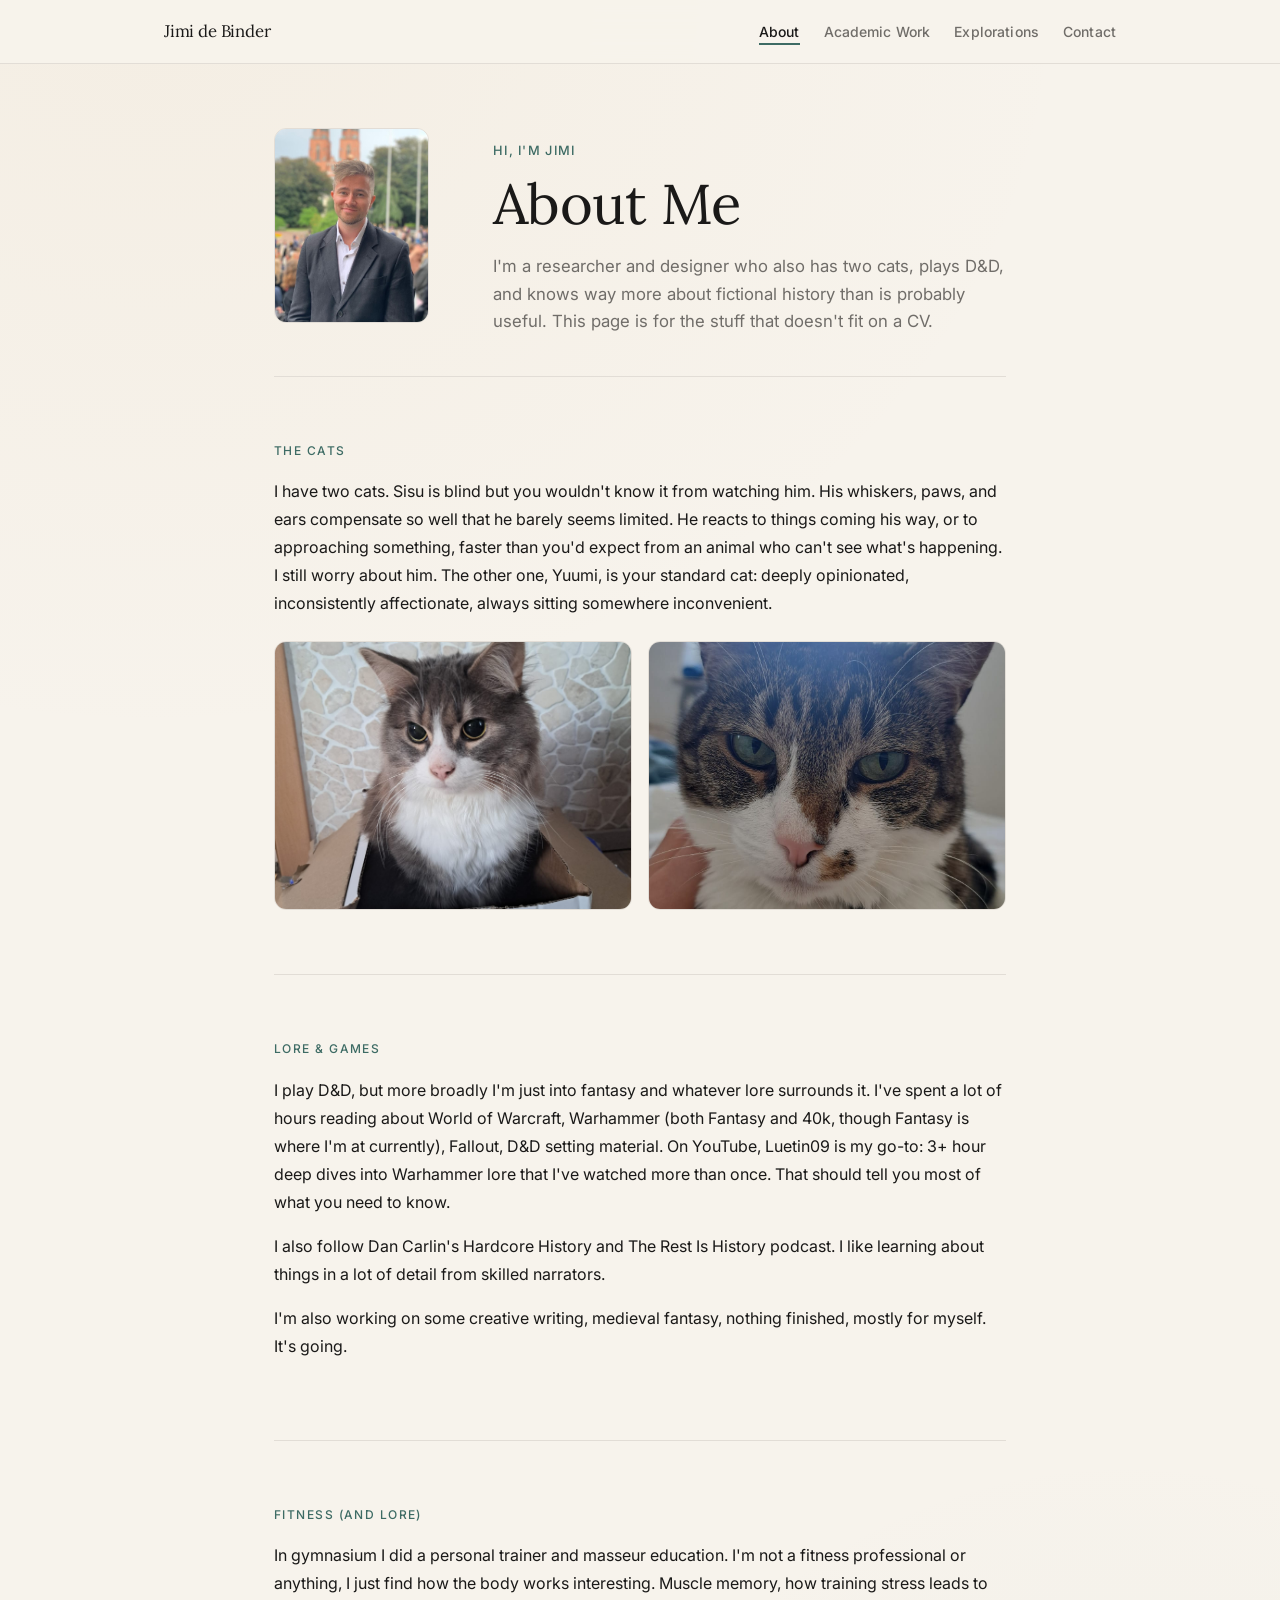
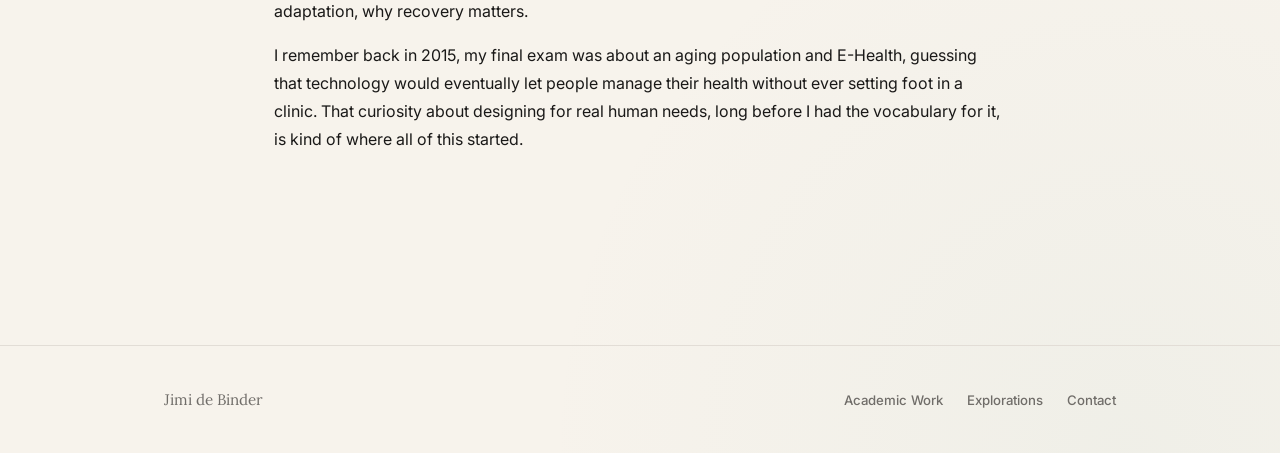
==== commit 4f7fe260: "Remove experience page from nav/footer, update explorations and contact copy Co-Authored-By: Claude " ====
--- a/about.html
+++ b/about.html
@@ -22,7 +22,6 @@
         <li><a href="about.html">About</a></li>
         <li><a href="academic.html">Academic Work</a></li>
         <li><a href="explorations.html">Explorations</a></li>
-        <li><a href="experience.html">Experience</a></li>
         <li><a href="contact.html">Contact</a></li>
       </ul>
     </div>
@@ -51,10 +50,10 @@
         </div>
         <div class="image-grid">
           <div class="image-grid-cell">
-            <img src="Sisu.jpeg" alt="Sisu">
+            <img src="Sisu.jpeg" alt="Sisu" class="lightbox-trigger">
           </div>
           <div class="image-grid-cell">
-            <img src="Sisu2.jpeg" alt="Yuumi">
+            <img src="Sisu2.jpeg" alt="Yuumi" class="lightbox-trigger">
           </div>
         </div>
       </section>
@@ -95,12 +94,24 @@
       <ul class="footer-links">
         <li><a href="academic.html">Academic Work</a></li>
         <li><a href="explorations.html">Explorations</a></li>
-        <li><a href="experience.html">Experience</a></li>
         <li><a href="contact.html">Contact</a></li>
       </ul>
     </div>
   </footer>
 
+  <!-- Image lightbox -->
+  <div id="lightbox" class="lightbox" role="dialog" aria-modal="true" aria-label="Image viewer">
+    <button class="lightbox-close" aria-label="Close image">
+      <svg viewBox="0 0 24 24" fill="none" stroke="currentColor" stroke-width="2" stroke-linecap="round" stroke-linejoin="round">
+        <line x1="18" y1="6" x2="6" y2="18"/><line x1="6" y1="6" x2="18" y2="18"/>
+      </svg>
+    </button>
+    <div class="lightbox-img-wrap">
+      <img src="" alt="">
+    </div>
+    <p class="lightbox-hint"><kbd>LMB</kbd> zoom in <span class="lightbox-hint-sep">&middot;</span> <kbd>RMB</kbd> zoom out <span class="lightbox-hint-sep">&middot;</span> <kbd>Esc</kbd> close</p>
+  </div>
+
   <script src="script.js"></script>
 </body>
 </html>
--- a/styles.css
+++ b/styles.css
@@ -538,12 +538,13 @@
   aspect-ratio: 4 / 3;
   object-fit: cover;
   display: block;
+  cursor: zoom-in;
   transform: scale(1);
   transition: transform 1.5s ease-out;
 }
 
 .image-grid-cell:hover img {
-  transform: scale(1.28);
+  transform: scale(1.22);
   transition: transform 0.3s ease-out;
 }
 
@@ -576,6 +577,7 @@
 .thesis-card {
   background: var(--color-surface);
   border: 1px solid var(--color-border);
+  border-top: 4px solid var(--color-accent);
   border-radius: var(--radius-md);
   padding: var(--space-lg);
   transition: box-shadow var(--transition-base), transform var(--transition-base);
@@ -591,6 +593,14 @@
   gap: 0.5rem;
   flex-wrap: wrap;
   margin-bottom: var(--space-md);
+}
+
+/* First tag (Master's / Bachelor's Thesis) rendered as a solid badge */
+.thesis-tags .tag:first-child {
+  background: var(--color-accent);
+  color: #fff;
+  font-weight: 600;
+  letter-spacing: 0.05em;
 }
 
 .tag {
@@ -666,47 +676,35 @@
 
 /* ===== ASSIGNMENT CARDS ===== */
 .assignment-row {
-  display: grid;
-  grid-template-columns: repeat(3, 1fr);
+  display: flex;
+  flex-direction: column;
   gap: var(--space-md);
   margin-top: var(--space-lg);
-}
-
-@media (max-width: 860px) {
-  .assignment-row {
-    grid-template-columns: repeat(2, 1fr);
-  }
-}
-
-@media (max-width: 540px) {
-  .assignment-row {
-    grid-template-columns: 1fr;
-  }
 }
 
 .assignment-card {
   background: var(--color-surface);
   border: 1px solid var(--color-border);
+  border-left: 3px solid var(--color-accent);
   border-radius: var(--radius-md);
   overflow: hidden;
   display: flex;
   flex-direction: column;
-  transition: box-shadow var(--transition-base), transform var(--transition-base), border-color var(--transition-base);
+  transition: box-shadow var(--transition-base), transform var(--transition-base);
 }
 
 .assignment-card:hover {
   box-shadow: var(--shadow-md);
   transform: translateY(-2px);
-  border-color: var(--color-accent);
 }
 
 .assignment-card.is-expanded {
-  border-color: var(--color-accent);
   transform: none;
+  box-shadow: var(--shadow-md);
 }
 
 .assignment-card-inner {
-  padding: var(--space-md);
+  padding: var(--space-lg);
   flex: 1;
 }
 
@@ -714,7 +712,9 @@
   display: flex;
   flex-wrap: wrap;
   gap: 0.35rem;
+  padding-bottom: var(--space-sm);
   margin-bottom: var(--space-sm);
+  border-bottom: 1px solid var(--color-border);
 }
 
 .assignment-card h4 {
@@ -722,18 +722,23 @@
   font-size: 1.05rem;
   font-weight: 500;
   color: var(--color-text);
-  margin: 0 0 0.6rem;
+  margin: 0 0 var(--space-sm);
+  padding-bottom: var(--space-sm);
+  border-bottom: 1px solid var(--color-border);
   line-height: 1.3;
 }
 
 .assignment-pdf-link {
-  display: inline-flex;
+  display: flex;
   align-items: center;
   gap: 0.35rem;
   font-family: var(--font-body);
   font-size: 0.78rem;
   font-weight: 500;
   color: var(--color-accent);
+  padding-bottom: var(--space-sm);
+  margin-bottom: var(--space-sm);
+  border-bottom: 1px solid var(--color-border);
   text-decoration: none;
   margin-bottom: var(--space-sm);
   transition: color 0.15s ease, gap 0.15s ease;
@@ -765,7 +770,7 @@
   background: none;
   border: none;
   border-top: 1px solid var(--color-border);
-  padding: 0.65rem var(--space-md);
+  padding: 0.7rem var(--space-lg);
   cursor: pointer;
   font-family: var(--font-body);
   font-size: 0.78rem;
@@ -823,7 +828,7 @@
 }
 
 .assignment-body-content {
-  padding: var(--space-sm) var(--space-md) var(--space-md);
+  padding: var(--space-sm) var(--space-lg) var(--space-lg);
   border-top: 1px solid var(--color-border);
 }
 
@@ -1150,6 +1155,45 @@
   height: 18px;
 }
 
+.lightbox-hint {
+  position: absolute;
+  bottom: 1.5rem;
+  left: 50%;
+  transform: translateX(-50%);
+  display: flex;
+  align-items: center;
+  gap: 0.75rem;
+  background: rgba(0, 0, 0, 0.55);
+  backdrop-filter: blur(8px);
+  border: 1px solid rgba(255, 255, 255, 0.12);
+  border-radius: 100px;
+  padding: 0.45rem 1rem;
+  font-family: var(--font-body);
+  font-size: 0.72rem;
+  color: rgba(255, 255, 255, 0.82);
+  white-space: nowrap;
+  pointer-events: none;
+  user-select: none;
+  letter-spacing: 0.02em;
+}
+
+.lightbox-hint kbd {
+  display: inline-block;
+  background: rgba(255, 255, 255, 0.15);
+  border: 1px solid rgba(255, 255, 255, 0.25);
+  border-radius: 4px;
+  padding: 0.1em 0.45em;
+  font-family: var(--font-body);
+  font-size: 0.68rem;
+  font-weight: 600;
+  color: #fff;
+  letter-spacing: 0.03em;
+}
+
+.lightbox-hint-sep {
+  color: rgba(255, 255, 255, 0.3);
+}
+
 .lightbox-img-wrap {
   max-width: 92vw;
   max-height: 90vh;
@@ -1165,15 +1209,30 @@
 
 .lightbox-img-wrap img {
   display: block;
-  max-width: 88vw;
-  max-height: 86vh;
+  max-width: 80vw;
+  max-height: 80vh;
   object-fit: contain;
   border-radius: var(--radius-sm);
-  transition: max-width 0.3s ease, max-height 0.3s ease;
   user-select: none;
-}
-
-.lightbox-img-wrap.is-zoomed img {
+  transition: max-width 0.25s ease, max-height 0.25s ease;
+}
+
+/* Zoom level 1 — moderate */
+.lightbox-img-wrap.zoom-1 {
+  cursor: zoom-in;
+}
+
+.lightbox-img-wrap.zoom-1 img {
+  max-width: 165vw;
+  max-height: 165vh;
+}
+
+/* Zoom level 2 — full native resolution */
+.lightbox-img-wrap.zoom-2 {
+  cursor: zoom-out;
+}
+
+.lightbox-img-wrap.zoom-2 img {
   max-width: none;
   max-height: none;
   width: auto;
